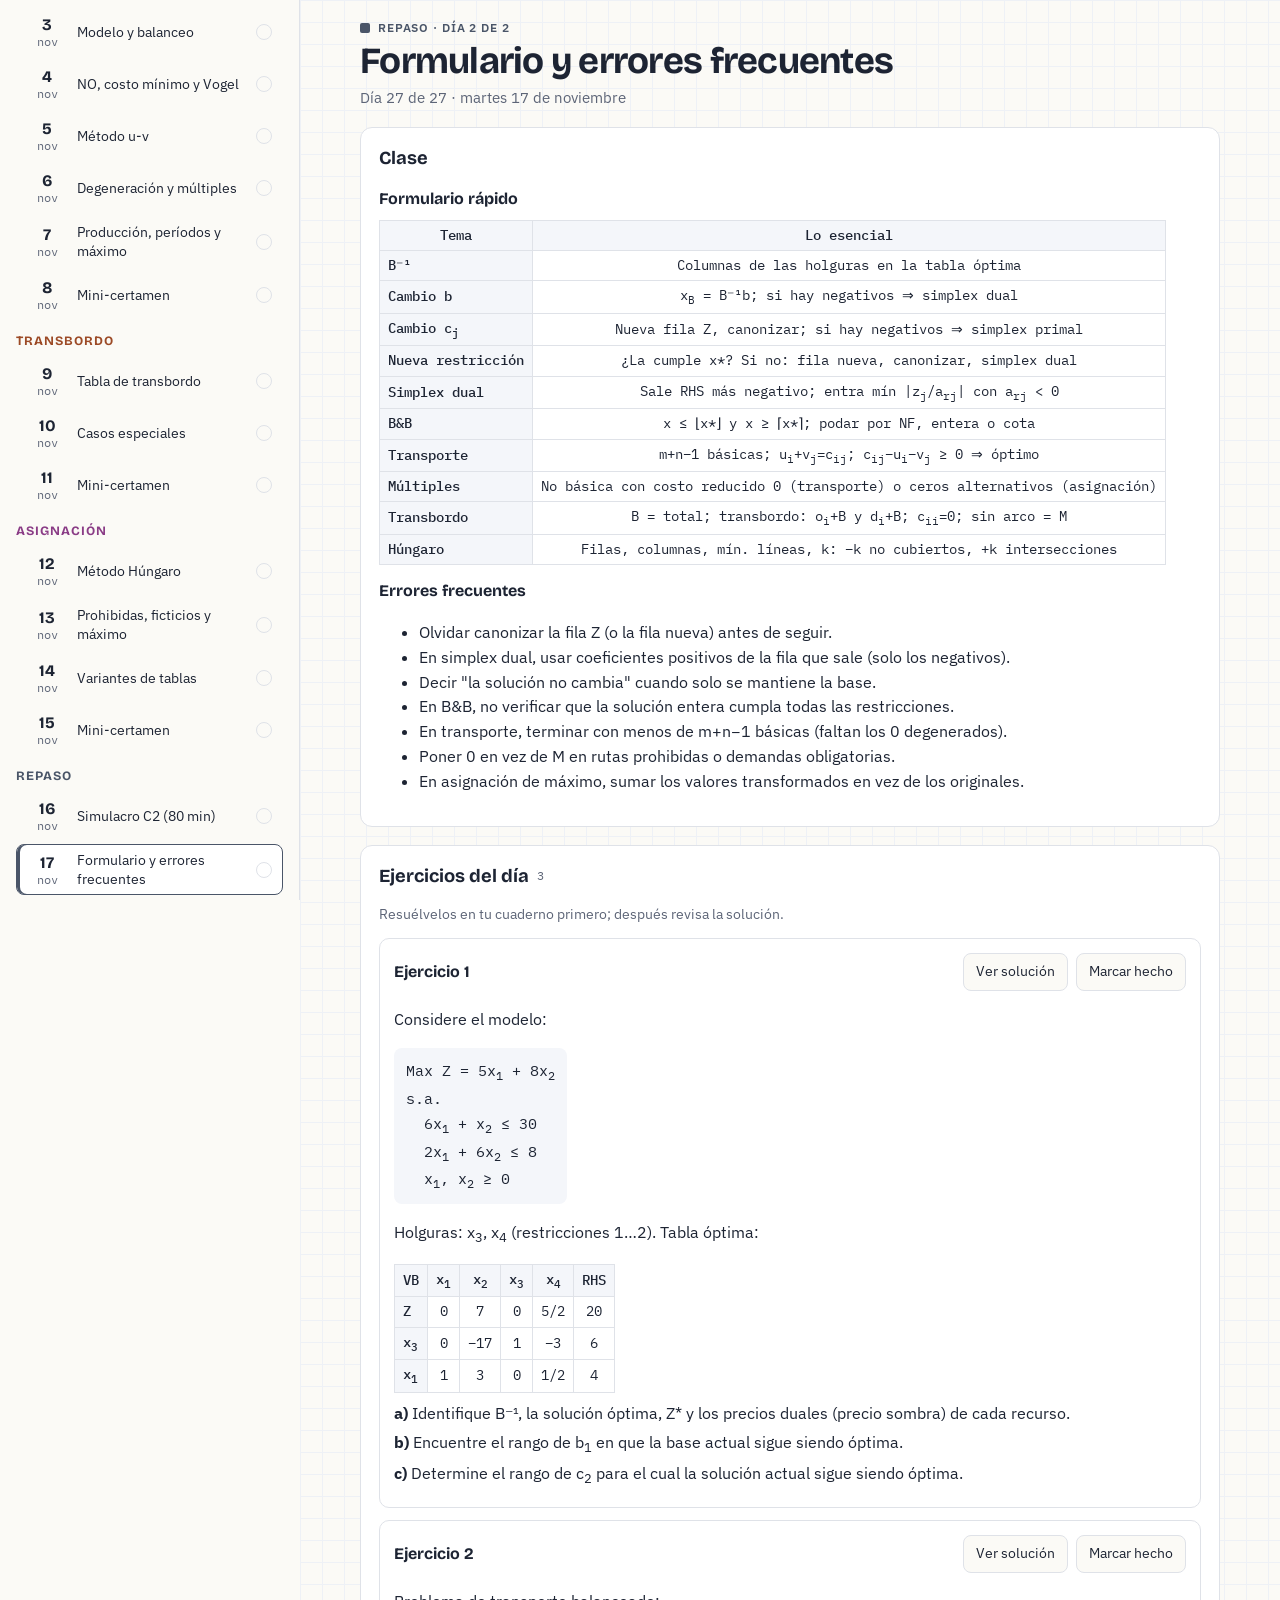
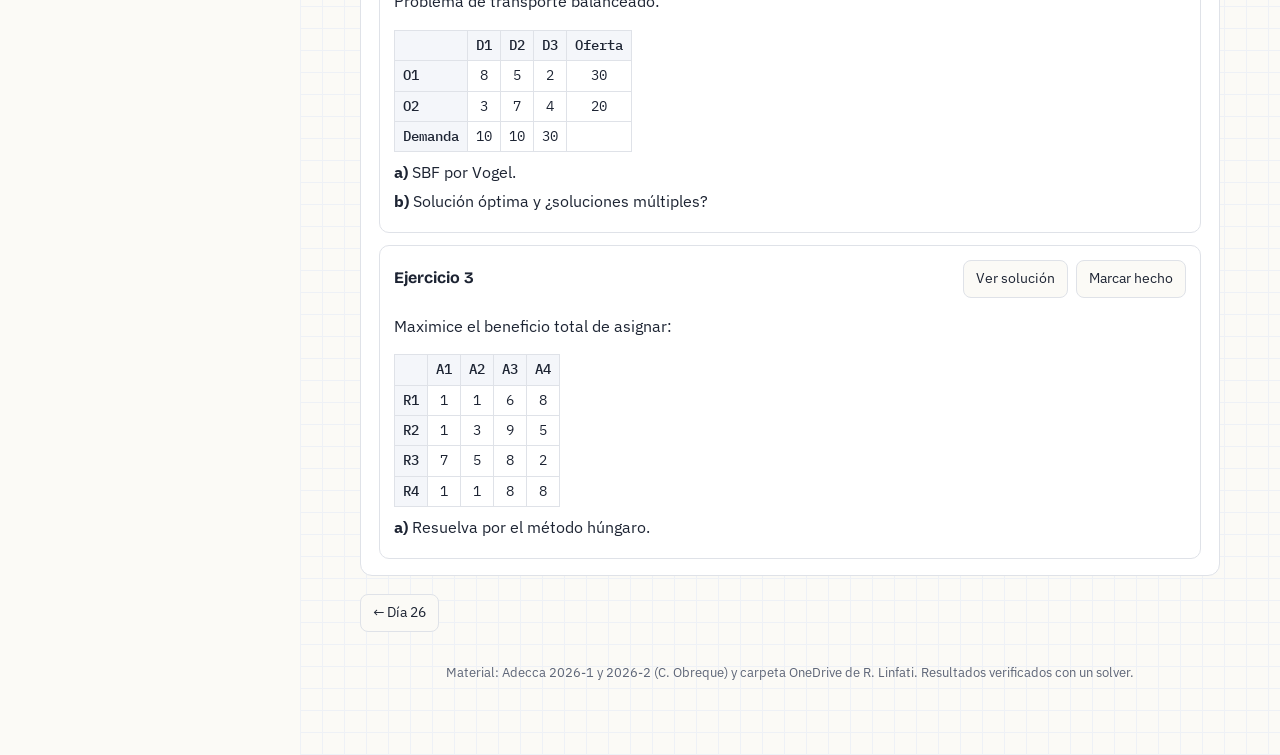
==== certamen2/index.html @ 1f0698fc "Agregar Ruta al Certamen 2 (plan diario 22 oct - 17 nov) Co-Authored-By: Claude Opus 5.5 <noreply@an" ====
<!doctype html>
<html lang="es">
<head>
<meta charset="utf-8">
<meta name="viewport" content="width=device-width,initial-scale=1,viewport-fit=cover">
<style>:root{padding-top:env(safe-area-inset-top,0px);padding-bottom:env(safe-area-inset-bottom,0px)}body{margin:0}img{max-width:100%}[hidden]{display:none!important}</style>
<title>Ruta al Certamen 2</title>
<meta name="claude:viewport-fit-sides" content="cover">
<link rel="preconnect" href="https://fonts.googleapis.com">
<link rel="preconnect" href="https://fonts.gstatic.com" crossorigin>
<link rel="stylesheet" href="https://fonts.googleapis.com/css2?family=Bricolage+Grotesque:opsz,wght@12..96,500;12..96,700&family=IBM+Plex+Sans:ital,wght@0,400;0,500;0,600;1,400&family=IBM+Plex+Mono:wght@400;500&display=swap">
<style>
/* Layout: cuaderno de ingeniería — riel de días a la izquierda (iPad) o franja superior (teléfono), hoja cuadriculada a la derecha */
:root{
  --paper:#fbfaf6; --sheet:#ffffff; --ink:#1d2433; --muted:#5d6577; --line:#dfe2e8; --grid:#eef1f6;
  --accent:#b83a2e; --accent-soft:#f6e3e0; --ok:#2f7d4f; --ok-soft:#e1f1e7; --warn:#a15c00;
  --b-sens:#4b4fb8; --b-bb:#0f7f7a; --b-tr:#b7791f; --b-tb:#9c4a26; --b-as:#8a3c86; --b-rep:#4a5568;
  --cell:#f4f6fa; --cov:#fff1c2; --cov2:#ffd98a; --piv:#b83a2e;
  --f-display:"Bricolage Grotesque", "Avenir Next", "Segoe UI", sans-serif;
  --f-body:"IBM Plex Sans", "Segoe UI", system-ui, sans-serif;
  --f-mono:"IBM Plex Mono", ui-monospace, "SF Mono", Menlo, monospace;
}
@media (prefers-color-scheme: dark){:root:not([data-theme="light"]){
  --paper:#13161d; --sheet:#1a1e27; --ink:#e7e9ee; --muted:#a3aaba; --line:#2d3340; --grid:#1f2430;
  --accent:#ef7a6b; --accent-soft:#3a2420; --ok:#62c48a; --ok-soft:#1d3326; --warn:#e3a54a;
  --b-sens:#9c9ff2; --b-bb:#4cc5bd; --b-tr:#e6b25a; --b-tb:#e08a63; --b-as:#d38bd0; --b-rep:#a7b1c4;
  --cell:#222835; --cov:#3b3520; --cov2:#5a4a1e; --piv:#ef7a6b; color-scheme:dark}}
:root[data-theme="dark"]{
  --paper:#13161d; --sheet:#1a1e27; --ink:#e7e9ee; --muted:#a3aaba; --line:#2d3340; --grid:#1f2430;
  --accent:#ef7a6b; --accent-soft:#3a2420; --ok:#62c48a; --ok-soft:#1d3326; --warn:#e3a54a;
  --b-sens:#9c9ff2; --b-bb:#4cc5bd; --b-tr:#e6b25a; --b-tb:#e08a63; --b-as:#d38bd0; --b-rep:#a7b1c4;
  --cell:#222835; --cov:#3b3520; --cov2:#5a4a1e; --piv:#ef7a6b; color-scheme:dark}
*{box-sizing:border-box}
html{-webkit-text-size-adjust:100%}
body{background:var(--paper);color:var(--ink);font-family:var(--f-body);font-size:16px;line-height:1.55;margin:0}
body::before{content:"";position:fixed;inset:0 0 auto;height:env(safe-area-inset-top,0px);z-index:10;background:var(--paper)}
.app{display:grid;grid-template-columns:minmax(0,1fr);min-height:100%}
.side{min-width:0}
@media (min-width:900px){.app{grid-template-columns:300px minmax(0,1fr)}}
/* top bar */
.top{background:var(--paper);border-bottom:1px solid var(--line);
  padding-block:10px;padding-left:max(16px,env(safe-area-inset-left,0px));padding-right:max(16px,env(safe-area-inset-right,0px))}
.top-row{display:flex;align-items:center;gap:12px;justify-content:space-between;flex-wrap:wrap}
.brand{font-family:var(--f-display);font-weight:700;font-size:1.15rem;letter-spacing:-.01em}
.brand small{display:block;font-family:var(--f-body);font-weight:400;font-size:.78rem;color:var(--muted);letter-spacing:0}
.count{display:flex;gap:14px;align-items:baseline;font-variant-numeric:tabular-nums}
.count b{font-family:var(--f-display);font-size:1.5rem;color:var(--accent)}
.count span{font-size:.8rem;color:var(--muted)}
.bar{height:6px;border-radius:3px;background:var(--line);overflow:hidden;margin-top:8px}
.bar i{display:block;height:100%;background:var(--ok);width:0;transition:width .3s}
/* rail */
.rail{border-right:1px solid var(--line);background:var(--paper)}
@media (min-width:900px){.side{position:sticky;top:0;height:100vh;overflow:auto;border-right:1px solid var(--line)}.top{position:static}.rail{border-right:0}}
.rail-inner{padding-block:12px;padding-left:max(16px,env(safe-area-inset-left,0px));padding-right:16px}
.blk{margin-bottom:12px}
.blk h3{font-family:var(--f-display);font-size:.8rem;text-transform:uppercase;letter-spacing:.08em;margin:6px 0;color:var(--bc)}
.days{display:flex;flex-direction:column;gap:4px}
.dbtn{all:unset;cursor:pointer;display:grid;grid-template-columns:44px 1fr 18px;gap:8px;align-items:center;padding:6px 8px;border-radius:8px;border:1px solid transparent}
.dbtn:hover{background:var(--grid)}
.dbtn:focus-visible{outline:2px solid var(--accent);outline-offset:1px}
.dbtn.on{background:var(--sheet);border-color:var(--bc);box-shadow:inset 3px 0 0 var(--bc)}
.dbtn .dd{font-family:var(--f-mono);font-size:.78rem;color:var(--muted);line-height:1.2;text-align:center}
.dbtn .dd b{display:block;font-size:1rem;color:var(--ink);font-family:var(--f-display)}
.dbtn .tt2{font-size:.88rem;line-height:1.3}
.dbtn .chk2{width:16px;height:16px;border-radius:50%;border:1.5px solid var(--line)}
.dbtn .chk2.half{border-color:var(--ok);background:linear-gradient(90deg,var(--ok) 50%,transparent 50%)}
.dbtn .chk2.full{border-color:var(--ok);background:var(--ok)}
.dbtn.today .dd b{color:var(--accent)}
@media (max-width:899px){
  .rail{border-right:0;border-bottom:1px solid var(--line)}
  .rail-inner{display:flex;gap:14px;overflow-x:auto;padding-bottom:10px;scroll-snap-type:x proximity}
  .blk{margin:0;flex:none}
  .days{flex-direction:row}
  .dbtn{grid-template-columns:1fr;grid-template-rows:auto auto;justify-items:center;padding:6px 6px;min-width:52px}
  .dbtn .tt2{display:none}
  .dbtn .chk2{width:8px;height:8px}
}
/* main */
main{min-width:0;padding-block:18px 60px;padding-left:max(16px,env(safe-area-inset-left,0px));padding-right:max(16px,env(safe-area-inset-right,0px));
  background-image:linear-gradient(var(--grid) 1px,transparent 1px),linear-gradient(90deg,var(--grid) 1px,transparent 1px);background-size:22px 22px}
.wrap{max-width:860px;margin:0 auto;display:flex;flex-direction:column;gap:18px}
.dayhead{display:flex;flex-direction:column;gap:4px}
.tag{display:inline-flex;gap:8px;align-items:center;font-size:.78rem;font-weight:600;text-transform:uppercase;letter-spacing:.07em;color:var(--bc)}
.tag i{width:10px;height:10px;border-radius:2px;background:var(--bc)}
h1{font-family:var(--f-display);font-weight:700;font-size:clamp(1.6rem,4vw,2.3rem);line-height:1.1;margin:0;letter-spacing:-.02em;text-wrap:balance}
.date{color:var(--muted);font-size:.95rem}
.sec{background:var(--sheet);border:1px solid var(--line);border-radius:12px;padding:16px 18px}
.sec>h2{font-family:var(--f-display);font-size:1.15rem;margin:0 0 8px;display:flex;align-items:center;gap:8px}
.sec>h2 .n{font-family:var(--f-mono);font-size:.75rem;color:var(--muted);font-weight:400}
.clase h4{font-family:var(--f-display);font-size:1rem;margin:14px 0 4px}
.clase p,.clase li{max-width:68ch}
.tip{background:var(--accent-soft);border-left:3px solid var(--accent);padding:8px 12px;border-radius:0 8px 8px 0}
.src{color:var(--muted);font-size:.85rem}
.chk{color:var(--ok);font-size:.9rem}
.card{border:1px solid var(--line);border-radius:10px;padding:14px;margin-top:12px;background:var(--sheet)}
.card.done{border-color:var(--ok);background:linear-gradient(0deg,var(--ok-soft),var(--ok-soft)) padding-box}
.card-h{display:flex;justify-content:space-between;align-items:center;gap:10px;flex-wrap:wrap;margin-bottom:6px}
.card-h h3{font-family:var(--f-display);font-size:1rem;margin:0}
.intro{font-style:italic;color:var(--muted);margin:0 0 6px}
.btns{display:flex;gap:8px;flex-wrap:wrap}
button.b{font:inherit;font-size:.88rem;padding:7px 12px;border-radius:8px;border:1px solid var(--line);background:var(--paper);color:var(--ink);cursor:pointer}
button.b:hover{border-color:var(--ink)}
button.b:focus-visible{outline:2px solid var(--accent);outline-offset:2px}
button.b.pri{background:var(--ink);color:var(--paper);border-color:var(--ink)}
button.b.ok{background:var(--ok);border-color:var(--ok);color:#fff}
.sol{border-top:1px dashed var(--line);margin-top:12px;padding-top:10px}
.solpart{margin:10px 0 14px}
.solpart h5{font-family:var(--f-display);font-size:.95rem;margin:0 0 4px;color:var(--accent)}
ol.parts{padding-left:0;list-style:none;margin:8px 0 0}
ol.parts li{margin:4px 0}
ol.log{font-size:.9rem;padding-left:20px}
.model{font-family:var(--f-mono);font-size:.92rem;background:var(--cell);border-radius:8px;padding:10px 12px;display:inline-block;line-height:1.7}
.it{font-size:.94rem}
/* tables */
.tw{overflow-x:auto;margin:8px 0;max-width:100%}
table{border-collapse:collapse;font-family:var(--f-mono);font-size:.86rem;font-variant-numeric:tabular-nums}
caption{caption-side:top;text-align:left;font-family:var(--f-body);color:var(--muted);font-size:.85rem;padding-bottom:4px}
.t th,.t td,.ht th,.ht td,.m td{border:1px solid var(--line);padding:4px 8px;text-align:center;white-space:nowrap}
.t thead th,.ht thead th,.tt thead th{background:var(--cell);font-weight:500}
.t tbody th,.ht tbody th,.tt tbody th{background:var(--cell);font-weight:500;text-align:left}
td.piv{position:relative;font-weight:600;color:var(--piv)}
td.piv::after{content:"";position:absolute;inset:2px 4px;border:2px solid var(--piv);border-radius:50%}
.mat{display:inline-flex;align-items:center;gap:6px;vertical-align:middle;margin:4px 0}
.mlab{font-family:var(--f-mono);font-size:.9rem}
.m{border-left:2px solid var(--ink);border-right:2px solid var(--ink);border-radius:4px}
.m td{border:0;padding:2px 8px}
.eq{display:flex;align-items:center;gap:6px;flex-wrap:wrap;overflow-x:auto}
/* transport */
.tt th,.tt td{border:1px solid var(--line);padding:3px 6px;text-align:center;min-width:52px;white-space:nowrap}
.tt td{position:relative;height:46px;vertical-align:bottom}
.tt .cc{position:absolute;top:2px;right:4px;font-size:.72rem;color:var(--muted);border-left:1px solid var(--line);border-bottom:1px solid var(--line);padding:0 3px}
.tt .al{display:inline-block;min-width:26px;padding:1px 6px;border:2px solid var(--ink);border-radius:12px;font-weight:600}
.tt .rd{font-size:.8rem;color:var(--muted);font-style:italic}
.tt .rd.neg{color:var(--accent);font-weight:600}
.tt .sg{position:absolute;top:2px;left:4px;font-weight:700;color:var(--accent)}
.tt td.ent{background:var(--accent-soft)}
.tt .sd,.tt .uv{background:var(--cell);font-weight:500;vertical-align:middle}
.pen{font-size:.72rem;color:var(--warn)}
/* hungarian */
.ht td.cr,.ht td.cc2{background:var(--cov)}
.ht td.x2{background:var(--cov2)}
.ht th.cov{background:var(--cov2)}
.ht td.star{position:relative;font-weight:700;color:var(--ok)}
.ht td.star::after{content:"";position:absolute;inset:2px 6px;border:2px solid var(--ok);border-radius:50%}
/* B&B tree */
.tree{overflow-x:auto;padding:6px 0}
.tree ul{list-style:none;margin:0;padding-left:18px;position:relative}
.tree>ul{padding-left:0}
.tree li{position:relative;padding:6px 0 0 14px}
.tree li::before{content:"";position:absolute;left:0;top:0;bottom:0;border-left:1.5px solid var(--line)}
.tree li:last-child::before{bottom:auto;height:22px}
.tree li::after{content:"";position:absolute;left:0;top:22px;width:12px;border-top:1.5px solid var(--line)}
.tree>ul>li::before,.tree>ul>li::after{display:none}
.tree>ul>li{padding-left:0}
.br{font-family:var(--f-mono);font-size:.8rem;color:var(--accent);margin-bottom:2px}
.node{display:inline-block;border:1.5px solid var(--line);border-radius:8px;padding:6px 10px;font-family:var(--f-mono);font-size:.82rem;background:var(--sheet);min-width:150px}
.node .nl{font-weight:600;color:var(--muted);font-size:.75rem}
.node .tg{font-family:var(--f-body);font-size:.75rem;font-weight:600;margin-top:2px}
.node .nn{font-family:var(--f-body);font-size:.72rem;color:var(--muted);max-width:220px;white-space:normal}
.node.inc{border-color:var(--ok)} .node.inc .tg{color:var(--ok)}
.node.nf .tg,.node.pod .tg{color:var(--accent)}
.node.ram .tg{color:var(--b-bb)}
.node.ent .tg{color:var(--warn)}
/* graph */
svg.graph{width:100%;max-width:420px;height:auto;display:block;margin:8px 0;background:var(--sheet);border:1px solid var(--line);border-radius:8px}
.graph .gr{stroke:var(--grid);stroke-width:1}
.graph .axl{stroke:var(--ink);stroke-width:1.2}
.graph .ax{fill:var(--muted);font-size:10px;font-family:var(--f-mono)}
.graph .reg{fill:var(--b-bb);fill-opacity:.16;stroke:var(--b-bb);stroke-width:1.2}
.graph .cl{stroke-width:1.4}
.graph .c0{stroke:var(--b-sens);fill:var(--b-sens)} .graph .c1{stroke:var(--b-tr);fill:var(--b-tr)} .graph .c2{stroke:var(--b-as);fill:var(--b-as)} .graph .c3{stroke:var(--b-tb);fill:var(--b-tb)}
.graph line.cl{fill:none}
.graph .clab{font-size:10px;font-family:var(--f-mono);stroke:none}
.graph .ip{fill:var(--muted);opacity:.6}
.graph .vx{fill:var(--ink)}
.graph .opt{fill:none;stroke:var(--accent);stroke-width:2.2}
.graph .olab{fill:var(--accent);font-size:10.5px;font-family:var(--f-mono);font-weight:600}
.graph .iopt{fill:var(--ok)}
.graph .ilab{fill:var(--ok);font-size:10.5px;font-family:var(--f-mono);font-weight:600}
.nav{display:flex;justify-content:space-between;gap:10px}
.empty{color:var(--muted)}
details.ex>summary{cursor:pointer;font-family:var(--f-display);font-weight:600;list-style:none;display:flex;align-items:center;gap:8px}
details.ex>summary::-webkit-details-marker{display:none}
details.ex>summary::before{content:"▸";color:var(--bc);transition:transform .2s}
details.ex[open]>summary::before{transform:rotate(90deg)}
.foot{color:var(--muted);font-size:.8rem;text-align:center}
@media (prefers-reduced-motion:reduce){*{transition:none!important}}
</style>

</head>
<body>
<div class="app">
  <div class="side">
    <header class="top">
      <div class="top-row">
        <div class="brand">Ruta al Certamen 2<small>Optimización Lineal · Prof. Obreque · miércoles 18 nov</small></div>
        <div class="count"><div><b id="left">–</b> <span id="leftlbl">días</span></div><div><b id="pct">0%</b> <span>hecho</span></div></div>
      </div>
      <div class="bar"><i id="barfill"></i></div>
    </header>
    <nav class="rail" aria-label="Días"><div class="rail-inner" id="rail"></div></nav>
  </div>
  <main><div class="wrap" id="view"><p class="empty">Cargando el plan…</p></div></main>
</div>

<script type="application/json" id="data">[{"n": 1, "date": "2026-10-22", "block": "sens", "blockName": "Sensibilidad", "title": "B⁻¹ y precios duales", "dayInBlock": 1, "blockLen": 7, "nEj": 3}, {"n": 2, "date": "2026-10-23", "block": "sens", "blockName": "Sensibilidad", "title": "Cambio en c<sub>j<\/sub>", "dayInBlock": 2, "blockLen": 7, "nEj": 3}, {"n": 3, "date": "2026-10-24", "block": "sens", "blockName": "Sensibilidad", "title": "Cambio en b y simplex dual", "dayInBlock": 3, "blockLen": 7, "nEj": 3}, {"n": 4, "date": "2026-10-25", "block": "sens", "blockName": "Sensibilidad", "title": "Nueva restricción", "dayInBlock": 4, "blockLen": 7, "nEj": 3}, {"n": 5, "date": "2026-10-26", "block": "sens", "blockName": "Sensibilidad", "title": "Nueva variable", "dayInBlock": 5, "blockLen": 7, "nEj": 3}, {"n": 6, "date": "2026-10-27", "block": "sens", "blockName": "Sensibilidad", "title": "Tipo certamen", "dayInBlock": 6, "blockLen": 7, "nEj": 3}, {"n": 7, "date": "2026-10-28", "block": "sens", "blockName": "Sensibilidad", "title": "Mini-certamen", "dayInBlock": 7, "blockLen": 7, "nEj": 3}, {"n": 8, "date": "2026-10-29", "block": "bb", "blockName": "Branch and Bound", "title": "Relajación lineal gráfica", "dayInBlock": 1, "blockLen": 5, "nEj": 3}, {"n": 9, "date": "2026-10-30", "block": "bb", "blockName": "Branch and Bound", "title": "El árbol de B&amp;B", "dayInBlock": 2, "blockLen": 5, "nEj": 3}, {"n": 10, "date": "2026-10-31", "block": "bb", "blockName": "Branch and Bound", "title": "Podas y cotas", "dayInBlock": 3, "blockLen": 5, "nEj": 3}, {"n": 11, "date": "2026-11-01", "block": "bb", "blockName": "Branch and Bound", "title": "Casos de certamen", "dayInBlock": 4, "blockLen": 5, "nEj": 3}, {"n": 12, "date": "2026-11-02", "block": "bb", "blockName": "Branch and Bound", "title": "Mini-certamen", "dayInBlock": 5, "blockLen": 5, "nEj": 3}, {"n": 13, "date": "2026-11-03", "block": "tr", "blockName": "Transporte", "title": "Modelo y balanceo", "dayInBlock": 1, "blockLen": 6, "nEj": 3}, {"n": 14, "date": "2026-11-04", "block": "tr", "blockName": "Transporte", "title": "NO, costo mínimo y Vogel", "dayInBlock": 2, "blockLen": 6, "nEj": 3}, {"n": 15, "date": "2026-11-05", "block": "tr", "blockName": "Transporte", "title": "Método u-v", "dayInBlock": 3, "blockLen": 6, "nEj": 3}, {"n": 16, "date": "2026-11-06", "block": "tr", "blockName": "Transporte", "title": "Degeneración y múltiples", "dayInBlock": 4, "blockLen": 6, "nEj": 3}, {"n": 17, "date": "2026-11-07", "block": "tr", "blockName": "Transporte", "title": "Producción, períodos y máximo", "dayInBlock": 5, "blockLen": 6, "nEj": 3}, {"n": 18, "date": "2026-11-08", "block": "tr", "blockName": "Transporte", "title": "Mini-certamen", "dayInBlock": 6, "blockLen": 6, "nEj": 3}, {"n": 19, "date": "2026-11-09", "block": "tb", "blockName": "Transbordo", "title": "Tabla de transbordo", "dayInBlock": 1, "blockLen": 3, "nEj": 3}, {"n": 20, "date": "2026-11-10", "block": "tb", "blockName": "Transbordo", "title": "Casos especiales", "dayInBlock": 2, "blockLen": 3, "nEj": 3}, {"n": 21, "date": "2026-11-11", "block": "tb", "blockName": "Transbordo", "title": "Mini-certamen", "dayInBlock": 3, "blockLen": 3, "nEj": 3}, {"n": 22, "date": "2026-11-12", "block": "as", "blockName": "Asignación", "title": "Método Húngaro", "dayInBlock": 1, "blockLen": 4, "nEj": 3}, {"n": 23, "date": "2026-11-13", "block": "as", "blockName": "Asignación", "title": "Prohibidas, ficticios y máximo", "dayInBlock": 2, "blockLen": 4, "nEj": 3}, {"n": 24, "date": "2026-11-14", "block": "as", "blockName": "Asignación", "title": "Variantes de tablas", "dayInBlock": 3, "blockLen": 4, "nEj": 3}, {"n": 25, "date": "2026-11-15", "block": "as", "blockName": "Asignación", "title": "Mini-certamen", "dayInBlock": 4, "blockLen": 4, "nEj": 3}, {"n": 26, "date": "2026-11-16", "block": "rep", "blockName": "Repaso", "title": "Simulacro C2 (80 min)", "dayInBlock": 1, "blockLen": 2, "nEj": 4}, {"n": 27, "date": "2026-11-17", "block": "rep", "blockName": "Repaso", "title": "Formulario y errores frecuentes", "dayInBlock": 2, "blockLen": 2, "nEj": 3}]</script>
<script>
function showErr(m){ try{ var v=document.getElementById('view'); if(v) v.innerHTML='<div class="sec"><h2>No se pudo cargar</h2><p>'+String(m).replace(/</g,'&lt;')+'</p><p class="src">Recarga la página. Si sigue igual, envíale este mensaje a Claude.</p></div>'; }catch(e){} }
window.onerror=function(msg,src,line){ showErr(msg+' (línea '+line+')'); };
(function(){
  var DAYS = JSON.parse(document.getElementById('data').textContent);
  var CACHE = {};
  var MESES=['enero','febrero','marzo','abril','mayo','junio','julio','agosto','septiembre','octubre','noviembre','diciembre'];
  var DIAS=['domingo','lunes','martes','miércoles','jueves','viernes','sábado'];
  var COLORS={sens:'var(--b-sens)',bb:'var(--b-bb)',tr:'var(--b-tr)',tb:'var(--b-tb)',as:'var(--b-as)',rep:'var(--b-rep)'};
  var store={};
  try{ store = JSON.parse(localStorage.getItem('c2done')||'{}')||{}; }catch(e){ store={}; }
  function save(){ try{ localStorage.setItem('c2done', JSON.stringify(store)); }catch(e){} }
  function pd(s){ var p=s.split('-'); return new Date(+p[0], +p[1]-1, +p[2]); }
  function todayISO(){ var d=new Date(); return d.getFullYear()+'-'+String(d.getMonth()+1).padStart(2,'0')+'-'+String(d.getDate()).padStart(2,'0'); }
  function longDate(s){ var d=pd(s); return DIAS[d.getDay()]+' '+d.getDate()+' de '+MESES[d.getMonth()]; }
  function key(n,k){ return n+'-'+k; }
  function doneCount(d){ var c=0; for(var k=0;k<d.nEj;k++){ if(store[key(d.n,k)]) c++; } return c; }
  var T = todayISO();
  function initial(){
    var h=(location.hash||'').replace('#','');
    var m=h.match(/^d(\d+)$/); if(m){ var n=+m[1]; if(n>=1&&n<=DAYS.length) return n; }
    for(var i=0;i<DAYS.length;i++){ if(DAYS[i].date===T) return DAYS[i].n; }
    if(T > DAYS[DAYS.length-1].date) return DAYS.length;
    return 1;
  }
  var cur = initial();
  function header(){
    var exam=pd('2026-11-18'), now=pd(T);
    var diff=Math.round((exam-now)/86400000);
    var el=document.getElementById('left'), lb=document.getElementById('leftlbl');
    if(diff>1){ el.textContent=diff; lb.textContent='días para el C2'; }
    else if(diff===1){ el.textContent='1'; lb.textContent='día: ¡mañana es el C2!'; }
    else if(diff===0){ el.textContent='Hoy'; lb.textContent='es el C2. ¡Éxito!'; }
    else { el.textContent='✓'; lb.textContent='C2 rendido'; }
    var tot=0, dn=0; DAYS.forEach(function(d){ tot+=d.nEj; dn+=doneCount(d); });
    var p=Math.round(100*dn/tot); document.getElementById('pct').textContent=p+'%'; document.getElementById('barfill').style.width=p+'%';
  }
  function rail(){
    var r=document.getElementById('rail'); var html=''; var last=null;
    DAYS.forEach(function(d){
      if(d.block!==last){ if(last!==null) html+='</div></div>'; html+='<div class="blk" style="--bc:'+COLORS[d.block]+'"><h3>'+d.blockName+'</h3><div class="days">'; last=d.block; }
      var dt=pd(d.date); var dc=doneCount(d), n=d.nEj;
      var st = dc===0?'':(dc>=n?'full':'half');
      html+='<button class="dbtn'+(d.n===cur?' on':'')+(d.date===T?' today':'')+'" data-n="'+d.n+'" aria-label="Día '+d.n+', '+longDate(d.date)+'"><span class="dd"><b>'+dt.getDate()+'</b>'+MESES[dt.getMonth()].slice(0,3)+'</span><span class="tt2">'+d.title+'</span><span class="chk2 '+st+'"></span></button>';
    });
    html+='</div></div>'; r.innerHTML=html;
    r.querySelectorAll('.dbtn').forEach(function(b){ b.addEventListener('click', function(){ go(+b.dataset.n); }); });
    var on=r.querySelector('.dbtn.on'); if(on && on.scrollIntoView){ try{ on.scrollIntoView({block:'nearest',inline:'center'}); }catch(e){} }
  }
  function view(){
    var meta=DAYS[cur-1]; var v=document.getElementById('view'); v.style.setProperty('--bc', COLORS[meta.block]);
    if(!CACHE[cur]){
      var want=cur;
      v.innerHTML='<p class="empty">Cargando día '+cur+'…</p>';
      var xhr=new XMLHttpRequest();
      xhr.open('GET','d'+want+'.json',true);
      xhr.onload=function(){ if(xhr.status>=200&&xhr.status<300||xhr.status===0&&xhr.responseText){ try{ CACHE[want]=JSON.parse(xhr.responseText); if(cur===want) view(); }catch(e){ showErr('Error leyendo el día '+want+': '+e.message); } } else showErr('El día '+want+' respondió '+xhr.status+'.'); };
      xhr.onerror=function(){ showErr('Sin conexión al cargar el día '+want+'.'); };
      xhr.send(); return;
    }
    var d=CACHE[cur]; for(var kk in meta){ d[kk]=meta[kk]; }
    var h='';
    h+='<div class="dayhead"><span class="tag"><i></i>'+d.blockName+' · día '+d.dayInBlock+' de '+d.blockLen+'</span><h1>'+d.title+'</h1><span class="date">Día '+d.n+' de '+DAYS.length+' · '+longDate(d.date)+(d.date===T?' · <b style="color:var(--accent)">hoy</b>':'')+'</span></div>';
    h+='<section class="sec clase"><h2>Clase</h2>'+d.clase+'</section>';
    if(d.ejemplos.length){
      h+='<section class="sec"><h2>Ejemplos resueltos <span class="n">'+d.ejemplos.length+'</span></h2>';
      d.ejemplos.forEach(function(e,i){
        h+='<details class="ex card" '+(i===0?'open':'')+'><summary>Ejemplo '+(i+1)+'</summary>'+(e.intro?'<p class="intro">'+e.intro+'</p>':'')+e.q+'<div class="sol">'+e.s+'</div></details>';
      });
      h+='</section>';
    }
    h+='<section class="sec"><h2>Ejercicios del día <span class="n">'+d.ejercicios.length+'</span></h2><p class="src">Resuélvelos en tu cuaderno primero; después revisa la solución.</p>';
    d.ejercicios.forEach(function(e,i){
      var k=key(d.n,i), done=!!store[k];
      h+='<div class="card'+(done?' done':'')+'" id="c'+i+'"><div class="card-h"><h3>Ejercicio '+(i+1)+'</h3><div class="btns"><button class="b" data-sol="'+i+'" aria-expanded="false">Ver solución</button><button class="b'+(done?' ok':'')+'" data-done="'+i+'" aria-pressed="'+done+'">'+(done?'✓ Hecho':'Marcar hecho')+'</button></div></div>'+e.q+'<div class="sol" id="s'+i+'" hidden>'+e.s+'</div></div>';
    });
    h+='</section>';
    h+='<div class="nav">'+(cur>1?'<button class="b" data-go="'+(cur-1)+'">← Día '+(cur-1)+'</button>':'<span></span>')+(cur<DAYS.length?'<button class="b pri" data-go="'+(cur+1)+'">Día '+(cur+1)+' →</button>':'<span></span>')+'</div>';
    h+='<p class="foot">Material: Adecca 2026-1 y 2026-2 (C. Obreque) y carpeta OneDrive de R. Linfati. Resultados verificados con un solver.</p>';
    v.innerHTML=h;
    v.querySelectorAll('[data-sol]').forEach(function(b){ b.addEventListener('click', function(){ var s=document.getElementById('s'+b.dataset.sol); s.hidden=!s.hidden; b.textContent=s.hidden?'Ver solución':'Ocultar solución'; b.setAttribute('aria-expanded', String(!s.hidden)); }); });
    v.querySelectorAll('[data-done]').forEach(function(b){ b.addEventListener('click', function(){ var k=key(d.n,+b.dataset.done); store[k]=!store[k]; if(!store[k]) delete store[k]; save(); var c=document.getElementById('c'+b.dataset.done); c.classList.toggle('done', !!store[k]); b.classList.toggle('ok', !!store[k]); b.textContent=store[k]?'✓ Hecho':'Marcar hecho'; b.setAttribute('aria-pressed', String(!!store[k])); header(); rail(); }); });
    v.querySelectorAll('[data-go]').forEach(function(b){ b.addEventListener('click', function(){ go(+b.dataset.go); }); });
  }
  function go(n){ cur=n; try{ history.replaceState(null,'','#d'+n); }catch(e){} view(); rail(); window.scrollTo(0,0); }
  header(); rail(); view();
})();
</script>

</body>
</html>
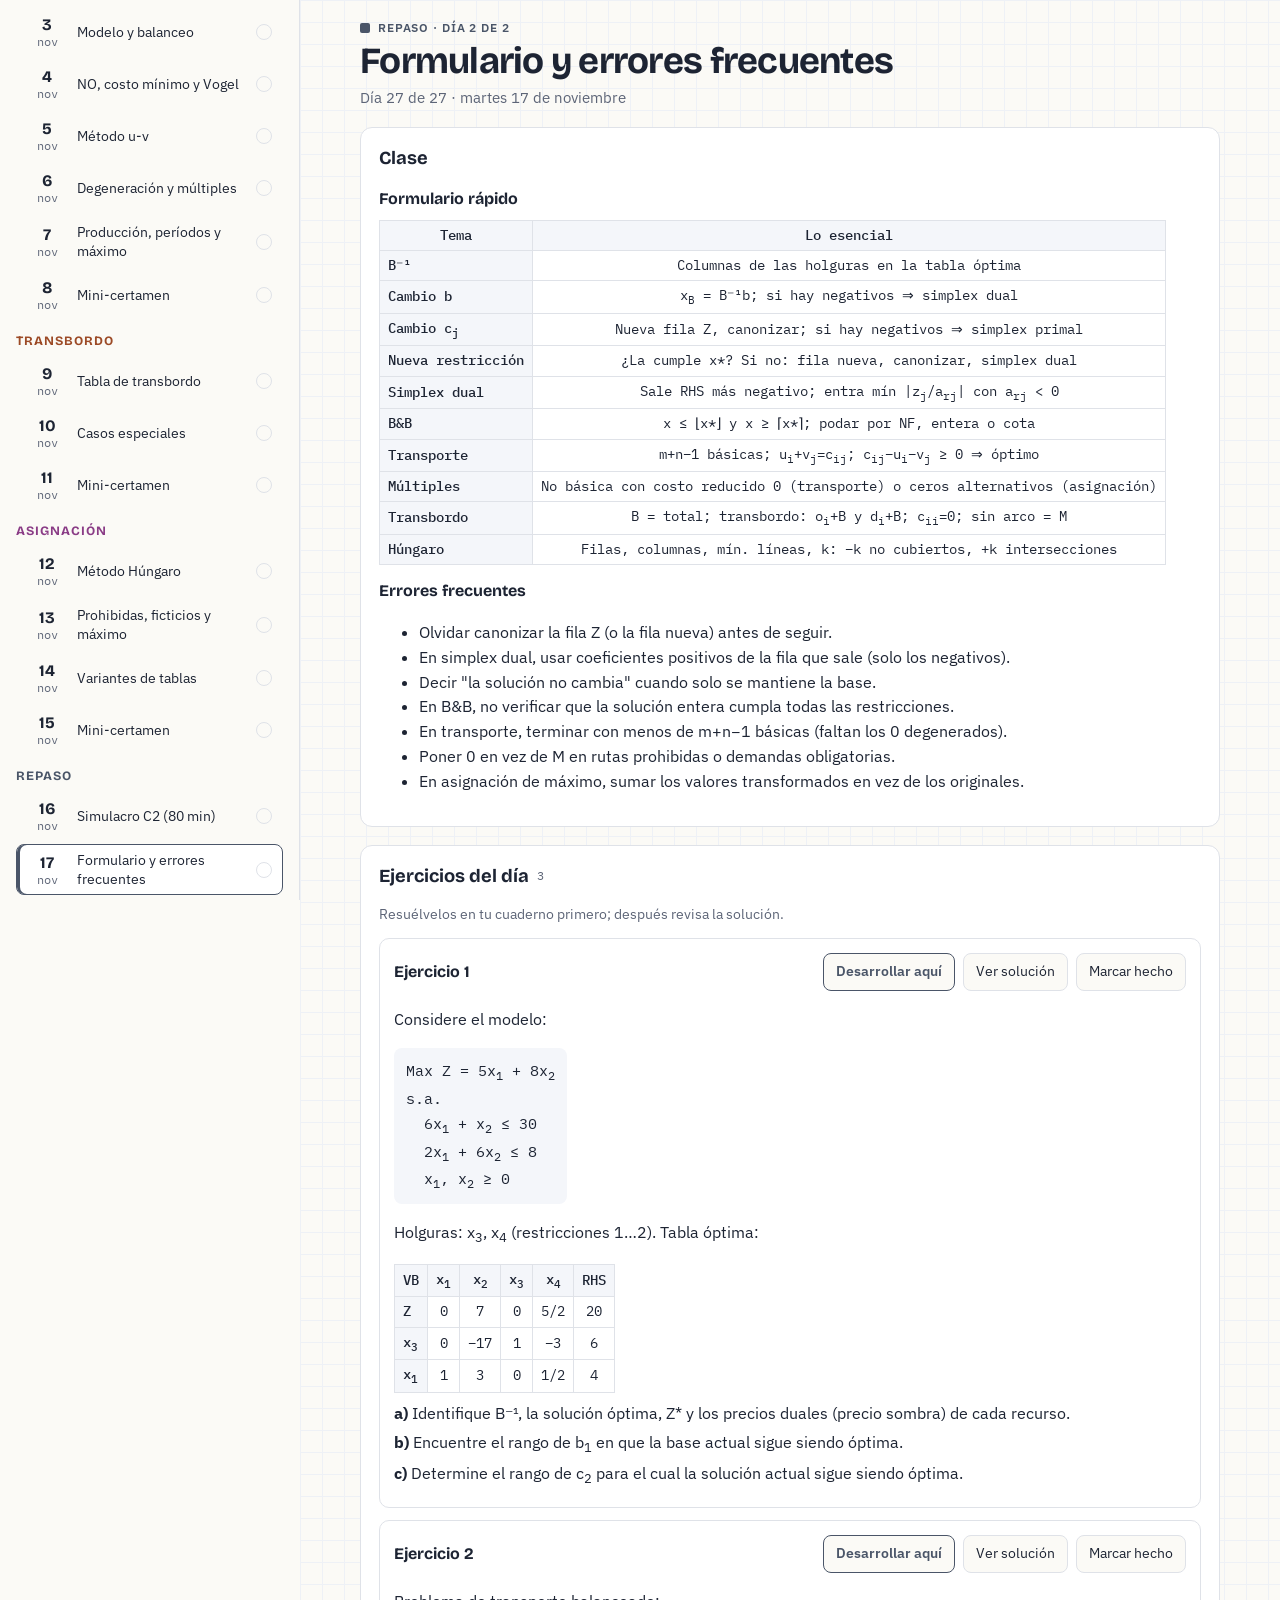
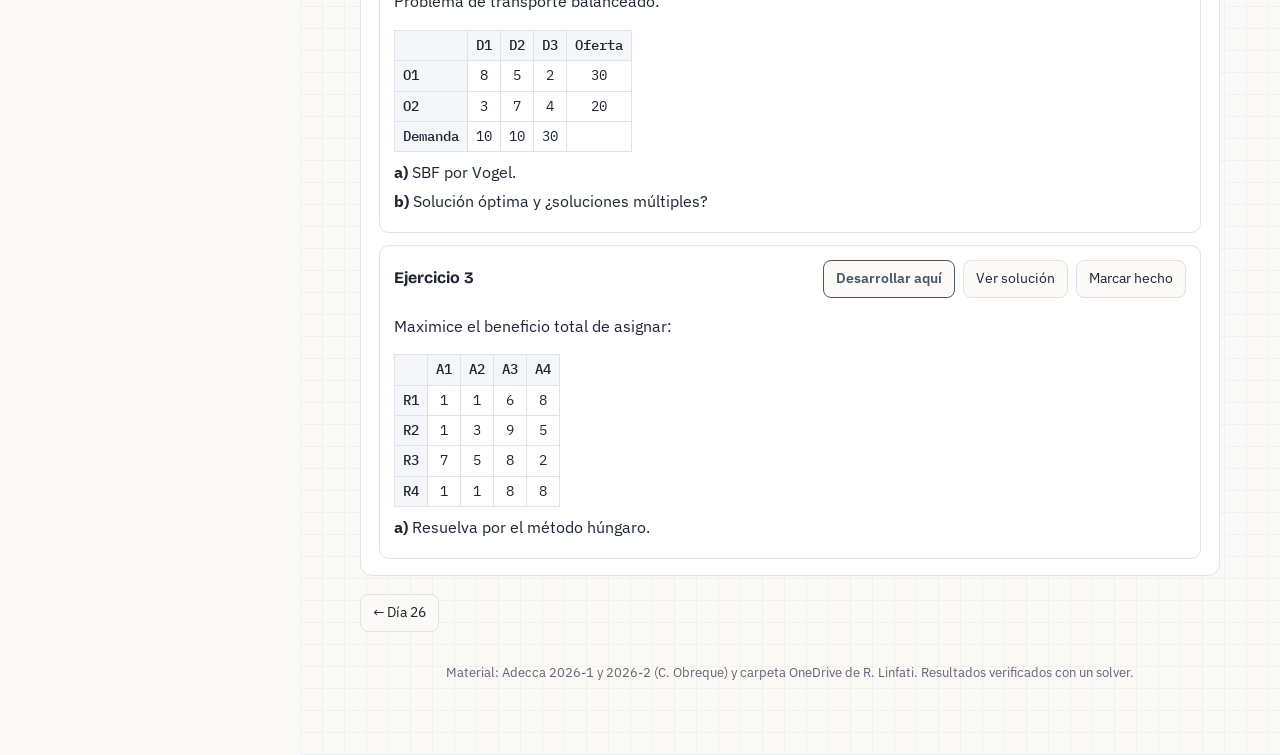
==== commit e85c8ac4: "Agregar hoja para escribir con lápiz en los ejercicios Co-Authored-By: Claude Opus 5.5 <noreply@anth" ====
--- a/certamen2/index.html
+++ b/certamen2/index.html
@@ -184,6 +184,23 @@
 details.ex>summary::before{content:"▸";color:var(--bc);transition:transform .2s}
 details.ex[open]>summary::before{transform:rotate(90deg)}
 .foot{color:var(--muted);font-size:.8rem;text-align:center}
+/* hoja para escribir */
+button.b.pen{border-color:var(--bc);color:var(--bc);font-weight:600}
+.padwrap{margin-top:12px;border:1px solid var(--line);border-radius:10px;overflow:hidden;background:var(--sheet)}
+.padbar{display:flex;flex-wrap:wrap;gap:6px;align-items:center;padding:8px;border-bottom:1px solid var(--line);background:var(--cell);position:sticky;top:0;z-index:2}
+.pb{font:inherit;font-size:.82rem;padding:6px 10px;border-radius:7px;border:1px solid var(--line);background:var(--sheet);color:var(--ink);cursor:pointer;touch-action:manipulation}
+.pb.on{background:var(--ink);color:var(--paper);border-color:var(--ink)}
+.pb.warn{color:var(--accent)}
+.pc{width:28px;height:28px;border-radius:50%;border:2px solid var(--line);background:var(--pc);cursor:pointer;padding:0;touch-action:manipulation}
+.pc.on{outline:2px solid var(--pc);outline-offset:2px}
+.pb:focus-visible,.pc:focus-visible{outline:2px solid var(--accent);outline-offset:2px}
+.sep{width:1px;height:22px;background:var(--line)}
+.pen-only{font-size:.8rem;color:var(--muted);display:flex;gap:6px;align-items:center;margin-left:auto}
+.padarea{background-color:var(--sheet);background-image:linear-gradient(var(--grid) 1px,transparent 1px),linear-gradient(90deg,var(--grid) 1px,transparent 1px);background-size:20px 20px}
+.padarea canvas{display:block;cursor:crosshair;-webkit-user-select:none;user-select:none;-webkit-touch-callout:none}
+.padmsg{margin:0;padding:0 10px;font-size:.8rem;color:var(--accent)}
+.padmsg:empty{display:none}
+
 @media (prefers-reduced-motion:reduce){*{transition:none!important}}
 </style>
 
@@ -230,6 +247,113 @@
     return 1;
   }
   var cur = initial();
+
+  var PENSEEN=false;
+  try{ PENSEEN = localStorage.getItem('pad-pen')==='1'; }catch(e){}
+  function Pad(wrap, skey){
+    var st={strokes:[],h:520,redo:[]};
+    try{ var raw=localStorage.getItem(skey); if(raw){ var o=JSON.parse(raw); st.strokes=o.s||[]; st.h=o.h||520; } }catch(e){}
+    var tool={mode:'pen',color:'ink',w:2};
+    var penOnly=PENSEEN;
+    var colors={ink:'var(--ink)',red:'#d23f31',blue:'#2d6cdf',green:'#2f8f5b'};
+    wrap.innerHTML='<div class="padbar" role="toolbar" aria-label="Herramientas de escritura">'
+      +'<button class="pb on" data-t="pen" title="Lápiz">Lápiz</button><button class="pb" data-t="eraser" title="Borrador">Borrador</button>'
+      +'<span class="sep"></span>'
+      +'<button class="pc on" data-c="ink" aria-label="Tinta" style="--pc:var(--ink)"></button><button class="pc" data-c="red" aria-label="Rojo" style="--pc:#d23f31"></button><button class="pc" data-c="blue" aria-label="Azul" style="--pc:#2d6cdf"></button><button class="pc" data-c="green" aria-label="Verde" style="--pc:#2f8f5b"></button>'
+      +'<span class="sep"></span>'
+      +'<button class="pb" data-w="1.2">Fino</button><button class="pb on" data-w="2">Medio</button><button class="pb" data-w="3.6">Grueso</button>'
+      +'<span class="sep"></span>'
+      +'<button class="pb" data-a="undo">Deshacer</button><button class="pb" data-a="redo">Rehacer</button><button class="pb" data-a="more">+ Espacio</button><button class="pb warn" data-a="clear">Borrar hoja</button>'
+      +'<label class="pen-only"><input type="checkbox" '+(penOnly?'checked':'')+'> Solo lápiz (el dedo desplaza)</label>'
+      +'</div><div class="padarea"><canvas></canvas></div><p class="padmsg"></p>';
+    var cv=wrap.querySelector('canvas'), area=wrap.querySelector('.padarea'), msg=wrap.querySelector('.padmsg');
+    var ctx=cv.getContext('2d');
+    var W=0, dpr=1, cur=null, inkColor='#1d2433', confirmClear=false;
+    function resolveInk(){ try{ inkColor=getComputedStyle(wrap).getPropertyValue('--ink').trim()||'#1d2433'; }catch(e){} }
+    function col(c){ return c==='ink'?inkColor:({red:'#d23f31',blue:'#2d6cdf',green:'#2f8f5b'})[c]; }
+    function size(){
+      W=area.clientWidth||600; dpr=window.devicePixelRatio||1;
+      cv.style.width=W+'px'; cv.style.height=st.h+'px';
+      cv.width=Math.round(W*dpr); cv.height=Math.round(st.h*dpr);
+      ctx.setTransform(dpr,0,0,dpr,0,0); ctx.lineCap='round'; ctx.lineJoin='round';
+    }
+    function drawStroke(s){
+      var p=s.p, sc=W/1000; if(!p.length) return;
+      ctx.globalCompositeOperation = s.e ? 'destination-out' : 'source-over';
+      ctx.strokeStyle = col(s.c); ctx.fillStyle = col(s.c);
+      if(p.length===1){ ctx.beginPath(); ctx.arc(p[0][0]*sc,p[0][1]*sc,(s.e?10:s.w*(0.6+p[0][2]))/2+0.5,0,7); ctx.fill(); ctx.globalCompositeOperation='source-over'; return; }
+      for(var i=1;i<p.length;i++){
+        var a=p[i-1], b=p[i];
+        ctx.lineWidth = s.e ? 18 : s.w*(0.55+0.9*((a[2]+b[2])/2));
+        ctx.beginPath();
+        if(i>1){ var z=p[i-2]; ctx.moveTo(((z[0]+a[0])/2)*sc,((z[1]+a[1])/2)*sc); ctx.quadraticCurveTo(a[0]*sc,a[1]*sc,((a[0]+b[0])/2)*sc,((a[1]+b[1])/2)*sc); }
+        else { ctx.moveTo(a[0]*sc,a[1]*sc); ctx.lineTo(((a[0]+b[0])/2)*sc,((a[1]+b[1])/2)*sc); }
+        ctx.stroke();
+      }
+      ctx.globalCompositeOperation='source-over';
+    }
+    function redraw(){ resolveInk(); size(); ctx.clearRect(0,0,W,st.h); for(var i=0;i<st.strokes.length;i++) drawStroke(st.strokes[i]); }
+    var saveT=null;
+    function save(){
+      clearTimeout(saveT);
+      saveT=setTimeout(function(){
+        try{
+          if(st.strokes.length){ localStorage.setItem(skey, JSON.stringify({s:st.strokes,h:st.h})); }
+          else { localStorage.removeItem(skey); }
+          msg.textContent='';
+        }catch(e){ msg.textContent='Este navegador no permite guardar más dibujos; lo que escribas se borrará al cerrar la página.'; }
+      },400);
+    }
+    function pt(ev){
+      var r=cv.getBoundingClientRect(), sc=1000/W;
+      var pr = ev.pointerType==='pen' ? (ev.pressure||0.5) : 0.5;
+      return [Math.round((ev.clientX-r.left)*sc*10)/10, Math.round((ev.clientY-r.top)*sc*10)/10, Math.round(pr*100)/100];
+    }
+    function allowed(ev){ if(ev.pointerType==='pen'){ if(!PENSEEN){ PENSEEN=true; penOnly=true; var cb=wrap.querySelector('.pen-only input'); if(cb) cb.checked=true; setTA(); try{ localStorage.setItem('pad-pen','1'); }catch(e){} } return true; } return !(penOnly && ev.pointerType==='touch'); }
+    cv.addEventListener('pointerdown', function(ev){
+      if(!allowed(ev)) return;
+      ev.preventDefault();
+      try{ cv.setPointerCapture(ev.pointerId); }catch(e){}
+      cur={c:tool.color,w:tool.w,e:tool.mode==='eraser'?1:0,p:[pt(ev)],id:ev.pointerId};
+      st.redo=[];
+      drawStroke(cur);
+    });
+    cv.addEventListener('pointermove', function(ev){
+      if(!cur || ev.pointerId!==cur.id) return;
+      ev.preventDefault();
+      var evs = ev.getCoalescedEvents ? ev.getCoalescedEvents() : [ev];
+      if(!evs.length) evs=[ev];
+      for(var i=0;i<evs.length;i++){ cur.p.push(pt(evs[i])); }
+      var n=cur.p.length, tail={c:cur.c,w:cur.w,e:cur.e,p:cur.p.slice(Math.max(0,n-evs.length-2))};
+      drawStroke(tail);
+    });
+    function end(ev){ if(!cur || (ev && ev.pointerId!==cur.id)) return; delete cur.id; st.strokes.push(cur); cur=null; redraw(); save(); }
+    cv.addEventListener('pointerup', end); cv.addEventListener('pointercancel', end); cv.addEventListener('lostpointercapture', end);
+    // iOS: block scrolling only for Apple Pencil (stylus), or for fingers when not in pen-only mode
+    function touchGuard(ev){ var t=ev.touches&&ev.touches[0]; if(!t) return; var stylus = t.touchType==='stylus'; if(stylus || !penOnly){ ev.preventDefault(); } }
+    cv.addEventListener('touchstart', touchGuard, {passive:false});
+    cv.addEventListener('touchmove', touchGuard, {passive:false});
+    function setTA(){ cv.style.touchAction = penOnly ? 'pan-y' : 'none'; }
+    setTA();
+    wrap.querySelector('.padbar').addEventListener('click', function(ev){
+      var b=ev.target.closest ? ev.target.closest('button') : null; if(!b) return;
+      if(b.dataset.t){ tool.mode=b.dataset.t; wrap.querySelectorAll('[data-t]').forEach(function(x){ x.classList.toggle('on', x===b); }); }
+      if(b.dataset.c){ tool.color=b.dataset.c; tool.mode='pen'; wrap.querySelectorAll('[data-c]').forEach(function(x){ x.classList.toggle('on', x===b); }); wrap.querySelectorAll('[data-t]').forEach(function(x){ x.classList.toggle('on', x.dataset.t==='pen'); }); }
+      if(b.dataset.w){ tool.w=+b.dataset.w; wrap.querySelectorAll('[data-w]').forEach(function(x){ x.classList.toggle('on', x===b); }); }
+      var a=b.dataset.a;
+      if(a==='undo' && st.strokes.length){ st.redo.push(st.strokes.pop()); redraw(); save(); }
+      if(a==='redo' && st.redo.length){ st.strokes.push(st.redo.pop()); redraw(); save(); }
+      if(a==='more'){ st.h+=400; redraw(); save(); }
+      if(a==='clear'){
+        if(!confirmClear){ confirmClear=true; b.textContent='¿Seguro? Toca otra vez'; setTimeout(function(){ confirmClear=false; b.textContent='Borrar hoja'; },3000); }
+        else { confirmClear=false; b.textContent='Borrar hoja'; st.redo=st.strokes.slice().reverse(); st.strokes=[]; st.h=520; redraw(); save(); }
+      }
+    });
+    wrap.querySelector('.pen-only input').addEventListener('change', function(ev){ penOnly=ev.target.checked; setTA(); });
+    var rt=null; window.addEventListener('resize', function(){ clearTimeout(rt); rt=setTimeout(function(){ if(!wrap.hidden && document.body.contains(wrap)) redraw(); },150); });
+    redraw();
+    return {redraw:redraw};
+  }
   function header(){
     var exam=pd('2026-11-18'), now=pd(T);
     var diff=Math.round((exam-now)/86400000);
@@ -278,7 +402,7 @@
     h+='<section class="sec"><h2>Ejercicios del día <span class="n">'+d.ejercicios.length+'</span></h2><p class="src">Resuélvelos en tu cuaderno primero; después revisa la solución.</p>';
     d.ejercicios.forEach(function(e,i){
       var k=key(d.n,i), done=!!store[k];
-      h+='<div class="card'+(done?' done':'')+'" id="c'+i+'"><div class="card-h"><h3>Ejercicio '+(i+1)+'</h3><div class="btns"><button class="b" data-sol="'+i+'" aria-expanded="false">Ver solución</button><button class="b'+(done?' ok':'')+'" data-done="'+i+'" aria-pressed="'+done+'">'+(done?'✓ Hecho':'Marcar hecho')+'</button></div></div>'+e.q+'<div class="sol" id="s'+i+'" hidden>'+e.s+'</div></div>';
+      h+='<div class="card'+(done?' done':'')+'" id="c'+i+'"><div class="card-h"><h3>Ejercicio '+(i+1)+'</h3><div class="btns"><button class="b pen" data-pad="'+i+'" aria-expanded="false">Desarrollar aquí</button><button class="b" data-sol="'+i+'" aria-expanded="false">Ver solución</button><button class="b'+(done?' ok':'')+'" data-done="'+i+'" aria-pressed="'+done+'">'+(done?'✓ Hecho':'Marcar hecho')+'</button></div></div>'+e.q+'<div class="padwrap" id="p'+i+'" hidden></div><div class="sol" id="s'+i+'" hidden>'+e.s+'</div></div>';
     });
     h+='</section>';
     h+='<div class="nav">'+(cur>1?'<button class="b" data-go="'+(cur-1)+'">← Día '+(cur-1)+'</button>':'<span></span>')+(cur<DAYS.length?'<button class="b pri" data-go="'+(cur+1)+'">Día '+(cur+1)+' →</button>':'<span></span>')+'</div>';
@@ -287,6 +411,8 @@
     v.querySelectorAll('[data-sol]').forEach(function(b){ b.addEventListener('click', function(){ var s=document.getElementById('s'+b.dataset.sol); s.hidden=!s.hidden; b.textContent=s.hidden?'Ver solución':'Ocultar solución'; b.setAttribute('aria-expanded', String(!s.hidden)); }); });
     v.querySelectorAll('[data-done]').forEach(function(b){ b.addEventListener('click', function(){ var k=key(d.n,+b.dataset.done); store[k]=!store[k]; if(!store[k]) delete store[k]; save(); var c=document.getElementById('c'+b.dataset.done); c.classList.toggle('done', !!store[k]); b.classList.toggle('ok', !!store[k]); b.textContent=store[k]?'✓ Hecho':'Marcar hecho'; b.setAttribute('aria-pressed', String(!!store[k])); header(); rail(); }); });
     v.querySelectorAll('[data-go]').forEach(function(b){ b.addEventListener('click', function(){ go(+b.dataset.go); }); });
+    v.querySelectorAll('[data-pad]').forEach(function(b){ b.addEventListener('click', function(){ var i=+b.dataset.pad, w=document.getElementById('p'+i); w.hidden=!w.hidden; b.setAttribute('aria-expanded', String(!w.hidden)); b.textContent=w.hidden?'Desarrollar aquí':'Cerrar hoja'; if(!w.hidden && !w._pad){ w._pad=Pad(w,'pad-'+d.n+'-'+i); } else if(!w.hidden && w._pad){ w._pad.redraw(); } }); });
+    try{ for(var pi=0;pi<d.ejercicios.length;pi++){ if(localStorage.getItem('pad-'+d.n+'-'+pi)){ var pb=v.querySelector('[data-pad="'+pi+'"]'); if(pb) pb.textContent='Desarrollar aquí •'; } } }catch(e){}
   }
   function go(n){ cur=n; try{ history.replaceState(null,'','#d'+n); }catch(e){} view(); rail(); window.scrollTo(0,0); }
   header(); rail(); view();
